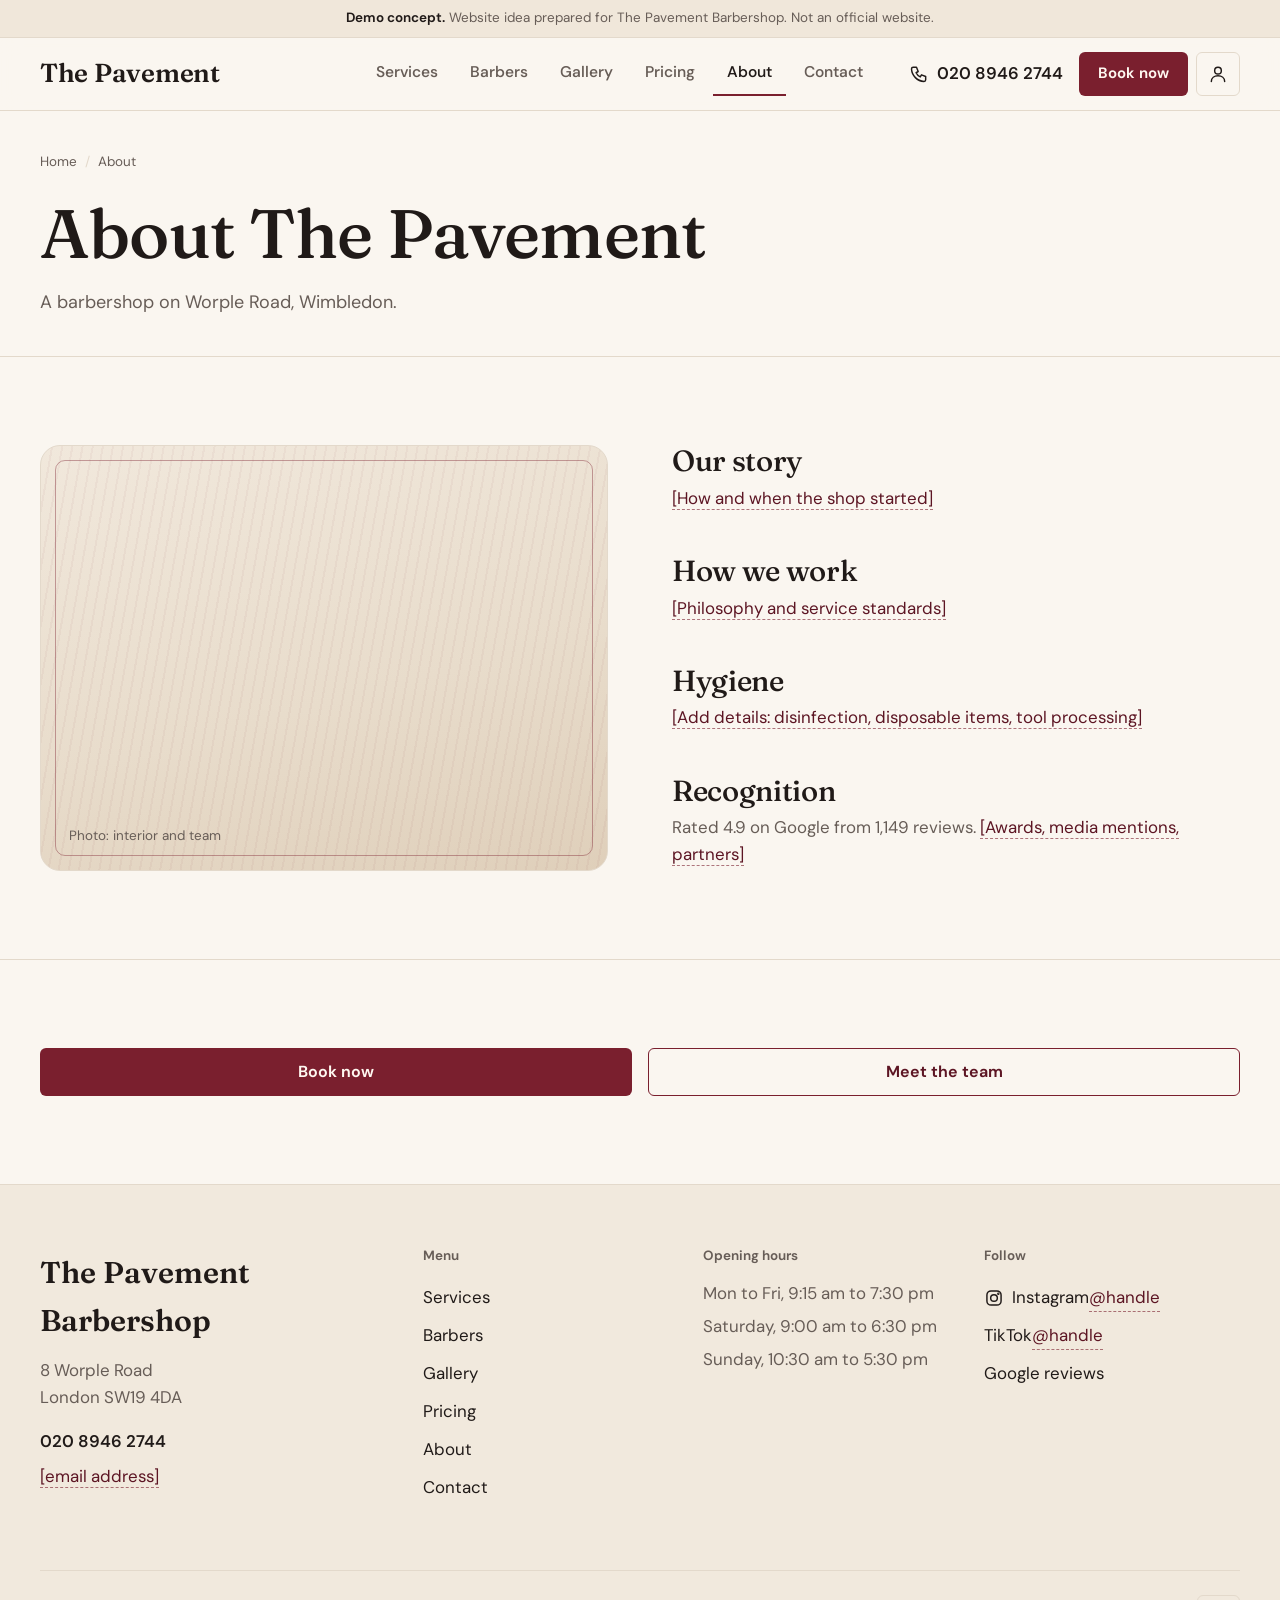
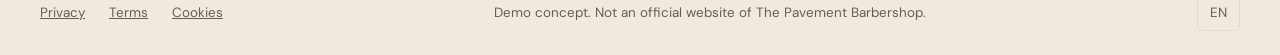
==== about/index.html @ 53437dd2 "Initial commit: The Pavement Barbershop demo site." ====
<!doctype html>
<html lang="en-GB">
<head>
<meta charset="utf-8">
<meta name="viewport" content="width=device-width, initial-scale=1">
<meta name="robots" content="noindex, nofollow">
<meta name="theme-color" content="#FAF6F0">
<title>About | The Pavement Barbershop</title>
<meta name="description" content="About The Pavement Barbershop, a barbershop in Wimbledon.">
<link rel="stylesheet" href="../assets/css/tokens.css">
<link rel="stylesheet" href="../assets/css/base.css">
</head>
<body>
<svg width="0" height="0" style="position:absolute" aria-hidden="true" focusable="false">
<symbol id="i-phone" viewBox="0 0 24 24"><path d="M5 4h4l2 5-2.5 1.5a11 11 0 0 0 5 5L15 13l5 2v4a2 2 0 0 1-2 2A16 16 0 0 1 3 6a2 2 0 0 1 2-2z"/></symbol>
<symbol id="i-pin" viewBox="0 0 24 24"><path d="M12 21s7-6.2 7-11a7 7 0 1 0-14 0c0 4.8 7 11 7 11z"/><circle cx="12" cy="10" r="2.5"/></symbol>
<symbol id="i-calendar" viewBox="0 0 24 24"><rect x="3.5" y="5" width="17" height="15.5" rx="2"/><path d="M3.5 10h17M8 3v4M16 3v4"/></symbol>
<symbol id="i-star" viewBox="0 0 24 24"><polygon points="12 2.5 14.9 8.6 21.5 9.4 16.6 14 17.9 20.6 12 17.4 6.1 20.6 7.4 14 2.5 9.4 9.1 8.6"/></symbol>
<symbol id="i-user" viewBox="0 0 24 24"><circle cx="12" cy="8" r="4"/><path d="M4 21c0-4.4 3.6-7 8-7s8 2.6 8 7"/></symbol>
<symbol id="i-menu" viewBox="0 0 24 24"><path d="M4 7h16M4 12h16M4 17h16"/></symbol>
<symbol id="i-close" viewBox="0 0 24 24"><path d="M6 6l12 12M18 6L6 18"/></symbol>
<symbol id="i-chevron" viewBox="0 0 24 24"><path d="M6 9l6 6 6-6"/></symbol>
<symbol id="i-prev" viewBox="0 0 24 24"><path d="M15 6l-6 6 6 6"/></symbol>
<symbol id="i-next" viewBox="0 0 24 24"><path d="M9 6l6 6-6 6"/></symbol>
<symbol id="i-insta" viewBox="0 0 24 24"><rect x="3.5" y="3.5" width="17" height="17" rx="5"/><circle cx="12" cy="12" r="4"/><circle cx="17.2" cy="6.8" r=".6"/></symbol>
</svg>
<a class="skip" href="#main">Skip to content</a>
<div class="demo-bar"><strong>Demo concept.</strong> Website idea prepared for The Pavement Barbershop. Not an official website.</div>
<header class="site-header">
  <div class="container header-row">
    <a class="brand" href="../index.html" aria-label="The Pavement Barbershop, home">The Pavement</a>
    <nav class="nav-desktop" aria-label="Main"><ul><li><a href="../services/index.html">Services</a></li><li><a href="../barbers/index.html">Barbers</a></li><li><a href="../gallery/index.html">Gallery</a></li><li><a href="../pricing/index.html">Pricing</a></li><li><a href="../about/index.html" aria-current="page">About</a></li><li><a href="../contact/index.html">Contact</a></li></ul></nav>
    <div class="header-actions">
      <a class="header-phone" href="tel:+442089462744"><svg class="i " aria-hidden="true"><use href="#i-phone"/></svg><span>020 8946 2744</span></a>
      <a class="btn btn-primary btn-sm" href="tel:+442089462744">Book now</a>
      <a class="icon-btn account-btn" href="#" aria-label="Account (part of the full site)" title="Account: part of the full site"><svg class="i " aria-hidden="true"><use href="#i-user"/></svg></a>
      <button class="icon-btn burger" type="button" aria-label="Open menu" aria-expanded="false" aria-controls="drawer" data-open-drawer><svg class="i " aria-hidden="true"><use href="#i-menu"/></svg></button>
    </div>
  </div>
</header>
<div class="drawer" id="drawer" role="dialog" aria-modal="true" aria-label="Menu" hidden>
  <div class="drawer-top">
    <span class="brand">The Pavement</span>
    <button class="icon-btn" type="button" aria-label="Close menu" data-close-drawer><svg class="i " aria-hidden="true"><use href="#i-close"/></svg></button>
  </div>
  <nav aria-label="Mobile"><ul><li><a href="../services/index.html">Services</a></li><li><a href="../barbers/index.html">Barbers</a></li><li><a href="../gallery/index.html">Gallery</a></li><li><a href="../pricing/index.html">Pricing</a></li><li><a href="../about/index.html" aria-current="page">About</a></li><li><a href="../contact/index.html">Contact</a></li></ul></nav>
  <div class="drawer-foot">
    <a class="btn btn-primary btn-block" href="tel:+442089462744">Book now</a>
    <a class="btn btn-ghost btn-block" href="tel:+442089462744"><svg class="i " aria-hidden="true"><use href="#i-phone"/></svg> Call 020 8946 2744</a>
    <address>8 Worple Road<br>London SW19 4DA</address>
  </div>
</div>
<main id="main">

<section class="page-hero"><div class="container">
  <nav aria-label="Breadcrumb"><ol class="breadcrumbs" role="list"><li><a href="../index.html">Home</a></li><li aria-current="page">About</li></ol></nav>
  <h1>About The Pavement</h1>
  <p>A barbershop on Worple Road, Wimbledon.</p>
</div></section>
<section class="section"><div class="container split">
  <div class="photo-slot" role="img" aria-label="Placeholder for a photo of the interior or the team" style="aspect-ratio:4/3;border-radius:var(--radius-lg)"><span>Photo: interior and team</span></div>
  <div class="prose-grid" style="grid-template-columns:1fr">
    <div><h2>Our story</h2><p><span class="todo">[How and when the shop started]</span></p></div>
    <div><h2>How we work</h2><p><span class="todo">[Philosophy and service standards]</span></p></div>
    <div><h2>Hygiene</h2><p><span class="todo">[Add details: disinfection, disposable items, tool processing]</span></p></div>
    <div><h2>Recognition</h2><p>Rated 4.9 on Google from 1,149 reviews. <span class="todo">[Awards, media mentions, partners]</span></p></div>
  </div>
</div></section>
<section class="section"><div class="container">
  <div class="cta-row" style="margin:0"><a class="btn btn-primary" href="tel:+442089462744">Book now</a><a class="btn btn-secondary" href="../barbers/index.html">Meet the team</a></div>
</div></section>

</main>
<footer class="site-footer">
  <div class="container">
    <div class="footer-grid">
      <div>
        <div class="footer-brand">The Pavement Barbershop</div>
        <address style="margin-top:12px">8 Worple Road<br>London SW19 4DA</address>
        <p style="margin-top:12px"><a href="tel:+442089462744" style="font-weight:600">020 8946 2744</a></p>
        <p class="muted" style="margin-top:4px"><span class="todo">[email address]</span></p>
      </div>
      <div><h2>Menu</h2><ul><li><a href="../services/index.html">Services</a></li><li><a href="../barbers/index.html">Barbers</a></li><li><a href="../gallery/index.html">Gallery</a></li><li><a href="../pricing/index.html">Pricing</a></li><li><a href="../about/index.html">About</a></li><li><a href="../contact/index.html">Contact</a></li></ul></div>
      <div><h2>Opening hours</h2>
        <ul class="muted" style="gap:6px;font-variant-numeric:tabular-nums"><li>Mon to Fri, 9:15 am to 7:30 pm</li><li>Saturday, 9:00 am to 6:30 pm</li><li>Sunday, 10:30 am to 5:30 pm</li></ul>
      </div>
      <div><h2>Follow</h2><ul>
        <li><a href="#"><svg class="i " aria-hidden="true"><use href="#i-insta"/></svg>&nbsp; Instagram <span class="todo">@handle</span></a></li>
        <li><a href="#">TikTok <span class="todo">@handle</span></a></li>
        <li><a href="https://www.google.com/maps/place/?q=place_id:ChIJ3ZYFvbcIdkgRZ6V2a7i0GYI" target="_blank" rel="noopener">Google reviews</a></li>
      </ul></div>
    </div>
    <div class="footer-bottom">
      <ul><li><a href="#">Privacy</a></li><li><a href="#">Terms</a></li><li><a href="#">Cookies</a></li></ul>
      <span>Demo concept. Not an official website of The Pavement Barbershop.</span>
      <span class="lang" title="Language switch is part of the full site">EN</span>
    </div>
  </div>
</footer>
<nav class="mobile-bar" aria-label="Quick actions">
  <a class="is-primary" href="tel:+442089462744"><svg class="i " aria-hidden="true"><use href="#i-calendar"/></svg><span>Book</span></a>
  <a href="tel:+442089462744"><svg class="i " aria-hidden="true"><use href="#i-phone"/></svg><span>Call</span></a>
  <a href="https://www.google.com/maps/dir/?api=1&destination=8+Worple+Rd+London+SW19+4DA" target="_blank" rel="noopener"><svg class="i " aria-hidden="true"><use href="#i-pin"/></svg><span>Location</span></a>
</nav>
<div class="toast" role="status" aria-live="polite"></div>
<script src="../assets/js/config.js"></script>
<script src="../assets/js/site.js" defer></script>
</body>
</html>
---- assets/css/tokens.css ----
/* Design tokens. Generated from the client config (theme block). */

@font-face {
  font-family: "DM Sans";
  font-weight: 100 1000;
  font-style: normal;
  font-display: swap;
  src: url("../fonts/dm-sans-latin-wght-normal.woff2") format("woff2");
}
@font-face {
  font-family: "Fraunces";
  font-weight: 100 900;
  font-style: normal;
  font-display: swap;
  src: url("../fonts/fraunces-latin-wght-normal.woff2") format("woff2");
}

:root {
  color-scheme: light;
  --color-bg: #FAF6F0;
  --color-surface: #FFFFFF;
  --color-border: #E3D9CB;
  --color-text: #201A18;
  --color-muted: #675D57;
  --color-accent: #7A1F2E;
  --color-accent-hover: #5C1523;
  --color-success: #2B7A47;
  --color-error: #B3261E;
  --color-on-accent: #FFF8F1;

  --bg-rgb: 250 246 240;
  --surface-rgb: 255 255 255;
  --accent-rgb: 122 31 46;
  --demo-bg: #F0E7DA;
  --footer-bg: #F1E9DD;
  --slot-a: #F1E8DC;
  --slot-b: #E8DCCB;
  --slot-c: #DFCFBA;
  --slot-grain: rgba(122,31,46,.045);

  --radius-sm: 6px;
  --radius-md: 12px;
  --radius-lg: 20px;

  --space-1: 4px;
  --space-2: 8px;
  --space-3: 16px;
  --space-4: 24px;
  --space-5: 40px;
  --space-6: 64px;

  --font-ui: "DM Sans", system-ui, -apple-system, "Segoe UI", sans-serif;
  --font-display: "Fraunces", Georgia, "Times New Roman", serif;

  --fs-h1: clamp(2.375rem, 1.4rem + 3.6vw, 4.5rem);
  --fs-h2: clamp(1.75rem, 1.2rem + 1.9vw, 3rem);
  --fs-h3: clamp(1.375rem, 1.1rem + 0.9vw, 2rem);
  --fs-body: clamp(1rem, 0.96rem + 0.12vw, 1.125rem);
  --fs-caption: clamp(0.8125rem, 0.8rem + 0.05vw, 0.875rem);

  --gutter: 20px;
  --container: 1200px;
  --header-h: 72px;
}

@media (min-width: 768px) { :root { --gutter: 32px; } }
@media (min-width: 1440px) { :root { --container: 1280px; } }
---- assets/css/base.css ----
/* Base, layout and components. Tokens live in tokens.css */

*, *::before, *::after { box-sizing: border-box; }
* { margin: 0; }
html { scroll-behavior: smooth; -webkit-text-size-adjust: 100%; }
body {
  background: var(--color-bg);
  color: var(--color-text);
  font-family: var(--font-ui);
  font-size: var(--fs-body);
  line-height: 1.6;
  -webkit-font-smoothing: antialiased;
  text-rendering: optimizeLegibility;
}
img, svg { display: block; max-width: 100%; }
a { color: inherit; }
button, input, select, textarea { font: inherit; color: inherit; }
ul[role="list"], ol[role="list"] { list-style: none; padding: 0; }

h1, h2, h3 {
  font-family: var(--font-display);
  font-weight: 500;
  line-height: 1.08;
  letter-spacing: -0.012em;
  text-wrap: balance;
}
h1 { font-size: var(--fs-h1); font-weight: 500; line-height: 1.1; }
h2 { font-size: var(--fs-h2); }
h3 { font-size: var(--fs-h3); }
p { max-width: 62ch; }
.caption { font-size: var(--fs-caption); color: var(--color-muted); }
.muted { color: var(--color-muted); }

:focus-visible { outline: 2px solid var(--color-accent-hover); outline-offset: 3px; border-radius: 3px; }

.skip {
  position: absolute; left: var(--space-3); top: -80px; z-index: 200;
  background: var(--color-accent); color: var(--color-on-accent);
  padding: 12px 18px; border-radius: var(--radius-sm); font-weight: 600; text-decoration: none;
}
.skip:focus { top: var(--space-3); }

.container { width: min(100% - 2 * var(--gutter), var(--container)); margin-inline: auto; }
.section { padding-block: 56px; }
.section + .section { border-top: 1px solid var(--color-border); }
.section-head { display: flex; flex-wrap: wrap; align-items: end; justify-content: space-between; gap: var(--space-3) var(--space-4); margin-bottom: var(--space-5); }
.section-head p { margin-top: var(--space-2); color: var(--color-muted); }

/* Placeholder text the owner must fill in */
.todo { color: var(--color-accent-hover); border-bottom: 1px dashed rgb(var(--accent-rgb) / .6); }
.split > *, .prose-grid > *, .loc-grid > *, .hero-grid > * { min-width: 0; }

/* Icons */
.i { width: 20px; height: 20px; flex: none; fill: none; stroke: currentColor; stroke-width: 1.75; stroke-linecap: round; stroke-linejoin: round; }
.i-fill { fill: currentColor; stroke: none; }

/* Buttons */
.btn {
  display: inline-flex; align-items: center; justify-content: center; gap: var(--space-2);
  min-height: 48px; padding: 0 24px;
  border: 1.5px solid transparent; border-radius: var(--radius-sm);
  font-weight: 650; font-size: 1rem; line-height: 1; text-decoration: none; white-space: nowrap;
  cursor: pointer; transition: background-color .16s, border-color .16s, color .16s;
}
.btn-primary { background: var(--color-accent); color: var(--color-on-accent); }
.btn-primary:hover { background: var(--color-accent-hover); }
.btn-secondary { border-color: var(--color-accent); color: var(--color-accent-hover); background: transparent; }
.btn-secondary:hover { background: rgb(var(--accent-rgb) / .12); }
.btn-ghost { color: var(--color-text); background: transparent; border-color: var(--color-border); }
.btn-ghost:hover { background: var(--color-surface); border-color: var(--color-muted); }
.btn-sm { min-height: 44px; padding: 0 18px; font-size: .9375rem; }
.btn-block { width: 100%; }

/* Demo notice */
.demo-bar { background: var(--demo-bg); border-bottom: 1px solid var(--color-border); color: var(--color-muted); font-size: var(--fs-caption); line-height: 1.4; padding: 9px var(--gutter); text-align: center; }
.demo-bar strong { color: var(--color-text); font-weight: 650; }

/* Header */
.site-header { position: sticky; top: 0; z-index: 60; background: rgb(var(--bg-rgb) / .94); backdrop-filter: blur(10px); -webkit-backdrop-filter: blur(10px); border-bottom: 1px solid var(--color-border); }
.header-row { display: flex; align-items: center; gap: var(--space-4); min-height: var(--header-h); }
.brand { font-family: var(--font-display); font-weight: 600; font-size: 1.625rem; letter-spacing: -0.01em; text-decoration: none; margin-right: auto; white-space: nowrap; }
.nav-desktop { display: none; }
.nav-desktop ul { display: flex; gap: var(--space-1); list-style: none; padding: 0; }
.nav-desktop a { display: inline-flex; align-items: center; min-height: 44px; padding: 0 14px; color: var(--color-muted); text-decoration: none; font-weight: 550; font-size: .9688rem; border-bottom: 2px solid transparent; }
.nav-desktop a:hover { color: var(--color-text); }
.nav-desktop a[aria-current="page"] { color: var(--color-text); border-bottom-color: var(--color-accent); }
.header-actions { display: flex; align-items: center; gap: var(--space-2); }
.header-phone { display: none; align-items: center; gap: var(--space-2); min-height: 44px; padding: 0 var(--space-2); text-decoration: none; font-weight: 600; font-variant-numeric: tabular-nums; }
.header-phone:hover { color: var(--color-accent-hover); }
.icon-btn { display: inline-flex; align-items: center; justify-content: center; width: 44px; height: 44px; border: 1px solid var(--color-border); border-radius: var(--radius-sm); background: transparent; color: var(--color-text); cursor: pointer; text-decoration: none; }
.icon-btn:hover { background: var(--color-surface); border-color: var(--color-muted); }
.account-btn { display: none; }

/* Full-screen drawer menu */
.drawer { position: fixed; inset: 0; z-index: 100; background: var(--color-bg); padding: var(--space-3) var(--gutter) var(--space-5); overflow-y: auto; display: flex; flex-direction: column; }
.drawer[hidden] { display: none; }
.drawer-top { display: flex; align-items: center; justify-content: space-between; min-height: 56px; }
.drawer nav ul { list-style: none; padding: 0; margin-top: var(--space-4); }
.drawer nav a { display: flex; align-items: center; min-height: 64px; border-bottom: 1px solid var(--color-border); font-family: var(--font-display); font-size: 2rem; font-weight: 500; text-decoration: none; }
.drawer nav a[aria-current="page"] { color: var(--color-accent-hover); }
.drawer-foot { margin-top: auto; padding-top: var(--space-5); display: grid; gap: var(--space-3); }
.drawer-foot address { font-style: normal; color: var(--color-muted); }

/* Mobile action bar */
.mobile-bar { position: fixed; left: 0; right: 0; bottom: 0; z-index: 55; display: grid; grid-template-columns: 1.3fr 1fr 1fr; gap: var(--space-2); padding: var(--space-2) var(--space-2) calc(var(--space-2) + env(safe-area-inset-bottom)); background: rgb(var(--bg-rgb) / .97); border-top: 1px solid var(--color-border); }
.mobile-bar a { display: flex; flex-direction: column; align-items: center; justify-content: center; gap: 2px; min-height: 52px; border-radius: var(--radius-sm); text-decoration: none; font-size: .8125rem; font-weight: 650; color: var(--color-text); border: 1px solid var(--color-border); }
.mobile-bar a.is-primary { background: var(--color-accent); color: var(--color-on-accent); border-color: var(--color-accent); }
body { padding-bottom: 76px; }

/* Hero */
.hero { padding-block: 32px 56px; }
.hero-grid { display: grid; gap: var(--space-5); align-items: center; }
.hero h1 { max-width: 14ch; }
.hero-sub { margin-top: var(--space-3); font-size: clamp(1.0625rem, 1rem + .35vw, 1.3125rem); color: var(--color-muted); max-width: 34ch; line-height: 1.5; }
.cta-row { display: flex; flex-wrap: wrap; gap: var(--space-3); margin-top: var(--space-4); }
.cta-row .btn { flex: 1 1 200px; }
.call-hint { margin-top: var(--space-3); font-size: var(--fs-caption); color: var(--color-muted); }
.call-hint a { color: var(--color-text); font-weight: 600; text-decoration-color: var(--color-accent); text-underline-offset: 3px; }
.trust { display: flex; flex-wrap: wrap; gap: var(--space-3) var(--space-4); margin-top: var(--space-5); padding-top: var(--space-4); border-top: 1px solid var(--color-border); list-style: none; padding-left: 0; }
.trust li { display: flex; align-items: center; gap: var(--space-2); font-size: .9375rem; }
.stars { display: inline-flex; gap: 2px; color: var(--color-accent); }
.stars .i { width: 16px; height: 16px; }
.status { display: inline-flex; align-items: center; gap: var(--space-2); }
.status::before { content: ""; width: 9px; height: 9px; border-radius: 50%; background: var(--color-muted); }
.status[data-state="open"]::before { background: var(--color-success); }
.status[data-state="closed"]::before { background: var(--color-error); }

.photo-slot {
  position: relative; overflow: hidden; border: 1px solid var(--color-border);
  background:
    repeating-linear-gradient(100deg, var(--slot-grain) 0 2px, transparent 2px 10px),
    linear-gradient(165deg, var(--slot-a) 0%, var(--slot-b) 58%, var(--slot-c) 100%);
}
.photo-slot::before { content: ""; position: absolute; inset: 14px; border: 1px solid rgb(var(--accent-rgb) / .4); border-radius: calc(var(--radius-md) - 2px); pointer-events: none; }
.photo-slot > span { position: absolute; left: 28px; bottom: 24px; right: 28px; font-size: var(--fs-caption); color: var(--color-muted); }
.hero-media { border-radius: var(--radius-lg); aspect-ratio: 16 / 11; }
.hero-media::after { content: ""; position: absolute; left: 0; right: 0; top: 0; height: 2px; background: var(--color-accent-hover); opacity: 0; animation: sweep 1.5s cubic-bezier(.3,.6,.3,1) .5s 1 both; }
@keyframes sweep { 0% { top: 0; opacity: 1; } 100% { top: 100%; opacity: 0; } }

/* Service cards */
.service-grid { display: grid; gap: var(--space-3); grid-template-columns: repeat(2, minmax(0, 1fr)); }
.card { background: var(--color-surface); border: 1px solid var(--color-border); border-radius: var(--radius-md); padding: var(--space-4); display: flex; flex-direction: column; gap: var(--space-3); }
.service-card h3 { font-size: 1.75rem; }
.service-card p { color: var(--color-muted); font-size: .9688rem; }
.service-meta { margin-top: auto; display: flex; flex-wrap: wrap; justify-content: space-between; gap: var(--space-1) var(--space-3); padding-top: var(--space-3); border-top: 1px solid var(--color-border); font-size: .9375rem; font-variant-numeric: tabular-nums; }
.service-meta strong { font-weight: 650; }
.service-grid .btn { width: 100%; }
.service-card:last-child:nth-child(odd) { grid-column: 1 / -1; }

/* Barber cards */
.barber-grid { display: grid; gap: var(--space-4) var(--space-3); grid-template-columns: repeat(2, minmax(0, 1fr)); }
.barber-card { display: flex; flex-direction: column; gap: var(--space-3); }
.barber-card .photo-slot { aspect-ratio: 4 / 5; border-radius: var(--radius-md); }
.barber-card .photo-slot::before { inset: 10px; }
.barber-card .photo-slot > span { left: 20px; bottom: 18px; }
.barber-info { display: grid; gap: var(--space-1); }
.barber-info h3 { font-size: 1.5rem; }
.rating-line { display: inline-flex; align-items: center; gap: var(--space-2); font-size: .9375rem; }

/* Gallery */
.chips { display: flex; flex-wrap: wrap; gap: var(--space-2); margin-bottom: var(--space-4); }
.chip { min-height: 44px; padding: 0 18px; border: 1px solid var(--color-border); border-radius: 999px; background: transparent; color: var(--color-muted); font-weight: 600; font-size: .9375rem; cursor: pointer; }
.chip:hover { color: var(--color-text); border-color: var(--color-muted); }
.chip[aria-pressed="true"] { background: var(--color-text); border-color: var(--color-text); color: var(--color-bg); }
.gallery-grid { columns: 2 140px; column-gap: var(--space-3); }
.tile { position: relative; break-inside: avoid; margin-bottom: var(--space-3); border-radius: var(--radius-md); }
.tile .photo-slot { border-radius: var(--radius-md); width: 100%; }
.tile .photo-slot::before { inset: 9px; }
.tile.t-tall .photo-slot { aspect-ratio: 4 / 5; }
.tile.t-sq .photo-slot { aspect-ratio: 1; }
.tile.t-wide .photo-slot { aspect-ratio: 5 / 4; }
.tile .photo-slot > span { left: 18px; bottom: 16px; font-weight: 600; color: var(--color-text); }
.tile[hidden] { display: none; }

/* Why us */
.why-grid { display: grid; gap: var(--space-5); }
.why-list { list-style: none; padding: 0; }
.why-list li { padding: var(--space-4) 0; border-top: 1px solid var(--color-border); display: grid; gap: var(--space-2); }
.why-list li:last-child { border-bottom: 1px solid var(--color-border); }
.why-list h3 { font-size: 1.625rem; }
.why-list p { color: var(--color-muted); }

/* Reviews */
.review-head { display: flex; flex-wrap: wrap; align-items: center; gap: var(--space-2) var(--space-4); }
.review-score { font-family: var(--font-display); font-size: 3.5rem; line-height: 1; font-weight: 500; }
.carousel { display: flex; gap: var(--space-3); overflow-x: auto; scroll-snap-type: x mandatory; padding-bottom: var(--space-3); scrollbar-width: thin; scrollbar-color: var(--color-border) transparent; }
.review { flex: 0 0 min(86%, 420px); scroll-snap-align: start; }
.review blockquote { font-family: var(--font-display); font-size: 1.375rem; line-height: 1.35; font-weight: 450; }
.review footer { margin-top: auto; display: flex; align-items: center; justify-content: space-between; gap: var(--space-3); }
.carousel-controls { display: none; gap: var(--space-2); }

/* Location */
.loc-grid { display: grid; gap: var(--space-5); }
.loc-card address { font-style: normal; font-size: 1.1875rem; line-height: 1.5; }
.hours { width: 100%; border-collapse: collapse; margin-top: var(--space-3); font-variant-numeric: tabular-nums; }
.hours th, .hours td { padding: 11px 0; border-bottom: 1px solid var(--color-border); font-weight: 400; text-align: left; }
.hours td { text-align: right; }
.hours tr.is-today th, .hours tr.is-today td { color: var(--color-accent-hover); font-weight: 650; }
.map-frame { border: 1px solid var(--color-border); border-radius: var(--radius-lg); overflow: hidden; background: var(--color-surface); min-height: 340px; }
.map-frame iframe { width: 100%; height: 100%; min-height: 340px; border: 0; display: block; filter: grayscale(.85) invert(.92) contrast(.9); }
.loc-actions { display: flex; flex-wrap: wrap; gap: var(--space-3); margin-top: var(--space-4); }

/* Social strip */
.strip { display: grid; grid-template-columns: repeat(3, minmax(0, 1fr)); gap: var(--space-2); }
.strip .photo-slot { aspect-ratio: 1; border-radius: var(--radius-sm); }
.strip .photo-slot::before { inset: 6px; }
.social-links { display: flex; flex-wrap: wrap; gap: var(--space-3); margin-top: var(--space-4); }

/* FAQ */
.faq { max-width: 820px; }
.faq details { border-top: 1px solid var(--color-border); }
.faq details:last-child { border-bottom: 1px solid var(--color-border); }
.faq summary { display: flex; align-items: center; justify-content: space-between; gap: var(--space-3); min-height: 64px; padding: var(--space-2) 0; cursor: pointer; list-style: none; font-weight: 600; font-size: 1.0625rem; }
.faq summary::-webkit-details-marker { display: none; }
.faq summary .i { transition: transform .2s; color: var(--color-muted); }
.faq details[open] summary .i { transform: rotate(180deg); color: var(--color-accent-hover); }
.faq .answer { padding: 0 0 var(--space-4); color: var(--color-muted); }

/* Footer */
.site-footer { border-top: 1px solid var(--color-border); background: var(--footer-bg); padding-block: var(--space-6) var(--space-4); }
.footer-grid { display: grid; gap: var(--space-5) var(--space-4); grid-template-columns: repeat(2, minmax(0, 1fr)); }
.footer-grid > :first-child { grid-column: 1 / -1; }
.footer-grid h2 { font-family: var(--font-ui); font-size: var(--fs-caption); font-weight: 650; color: var(--color-muted); margin-bottom: var(--space-3); letter-spacing: 0; }
.footer-grid ul { list-style: none; padding: 0; display: grid; gap: 2px; }
.footer-grid a { display: inline-flex; align-items: center; min-height: 36px; text-decoration: none; color: var(--color-text); }
.footer-grid a:hover { color: var(--color-accent-hover); }
.footer-grid address { font-style: normal; color: var(--color-muted); line-height: 1.6; }
.footer-brand { font-family: var(--font-display); font-size: 1.875rem; font-weight: 600; }
.footer-bottom { display: flex; flex-wrap: wrap; align-items: center; justify-content: space-between; gap: var(--space-3); margin-top: var(--space-6); padding-top: var(--space-4); border-top: 1px solid var(--color-border); font-size: var(--fs-caption); color: var(--color-muted); }
.footer-bottom ul { display: flex; flex-wrap: wrap; gap: 0 var(--space-4); list-style: none; padding: 0; }
.footer-bottom a { color: var(--color-muted); display: inline-flex; min-height: 36px; align-items: center; }
.lang { display: inline-flex; align-items: center; min-height: 36px; padding: 0 12px; border: 1px solid var(--color-border); border-radius: var(--radius-sm); }

/* Inner pages */
.page-hero { padding-block: 40px 40px; border-bottom: 1px solid var(--color-border); }
.breadcrumbs { display: flex; flex-wrap: wrap; gap: var(--space-2); list-style: none; padding: 0; margin-bottom: var(--space-4); font-size: var(--fs-caption); color: var(--color-muted); }
.breadcrumbs li + li::before { content: "/"; margin-right: var(--space-2); color: var(--color-border); }
.breadcrumbs a { text-decoration: none; }
.breadcrumbs a:hover { color: var(--color-text); }
.page-hero p { margin-top: var(--space-3); color: var(--color-muted); font-size: 1.125rem; }
.plan { margin-top: var(--space-5); border: 1px dashed var(--color-border); border-radius: var(--radius-md); padding: var(--space-4); background: rgb(var(--surface-rgb) / .6); }
.plan h2 { font-family: var(--font-ui); font-size: 1.0625rem; font-weight: 650; letter-spacing: 0; margin-bottom: var(--space-2); }
.plan ul { padding-left: 1.1em; color: var(--color-muted); display: grid; gap: 4px; }
.page-cta { display: flex; flex-wrap: wrap; align-items: center; justify-content: space-between; gap: var(--space-4); padding: var(--space-5); background: var(--color-surface); border: 1px solid var(--color-border); border-radius: var(--radius-lg); }
.page-cta h2 { font-size: var(--fs-h3); max-width: 20ch; }

.acc { border-top: 1px solid var(--color-border); }
.acc:last-of-type { border-bottom: 1px solid var(--color-border); }
.acc summary { display: flex; align-items: center; justify-content: space-between; min-height: 68px; cursor: pointer; list-style: none; font-family: var(--font-display); font-size: 1.625rem; }
.acc summary::-webkit-details-marker { display: none; }
.acc summary .i { transition: transform .2s; color: var(--color-muted); }
.acc[open] summary .i { transform: rotate(180deg); color: var(--color-accent-hover); }
.price-row { display: flex; flex-wrap: wrap; justify-content: space-between; gap: var(--space-1) var(--space-3); padding: 14px 0; border-top: 1px solid var(--color-border); font-variant-numeric: tabular-nums; }
.price-row span:last-child { color: var(--color-muted); }
.policy-grid { display: grid; gap: var(--space-3); margin-top: var(--space-5); }

.prose-grid { display: grid; gap: var(--space-4); }
.prose-grid h2 { font-size: var(--fs-h3); }
.prose-grid p { color: var(--color-muted); margin-top: var(--space-2); }
.split { display: grid; gap: var(--space-5); }

/* Forms */
.form { display: grid; gap: var(--space-3); }
.field { display: grid; gap: 6px; }
.field label { font-weight: 600; font-size: .9375rem; }
.field input, .field select, .field textarea { width: 100%; min-height: 48px; padding: 12px 14px; background: var(--color-surface); border: 1px solid var(--color-border); border-radius: var(--radius-sm); }
.field textarea { min-height: 140px; resize: vertical; }
.field input:hover, .field select:hover, .field textarea:hover { border-color: var(--color-muted); }
.field input:focus-visible, .field select:focus-visible, .field textarea:focus-visible { outline: 2px solid var(--color-accent-hover); outline-offset: 1px; border-color: var(--color-accent-hover); }
.field .hint { font-size: var(--fs-caption); color: var(--color-muted); }
.field.is-invalid input, .field.is-invalid textarea, .field.is-invalid select { border-color: var(--color-error); }
.field .error { display: none; font-size: var(--fs-caption); color: var(--color-error); }
.field.is-invalid .error { display: block; }
.check { display: flex; gap: var(--space-3); align-items: flex-start; font-size: .9375rem; color: var(--color-muted); }
.check input { width: 22px; height: 22px; margin-top: 2px; accent-color: var(--color-accent); flex: none; }

.toast { position: fixed; left: 50%; bottom: 92px; z-index: 120; transform: translate(-50%, 20px); opacity: 0; pointer-events: none; max-width: min(92vw, 420px); padding: 14px 20px; background: var(--color-text); color: var(--color-bg); border-radius: var(--radius-sm); font-weight: 600; transition: opacity .2s, transform .2s; }
.toast.show { opacity: 1; transform: translate(-50%, 0); }

/* Tablet 768+ */
@media (min-width: 768px) {
  .section { padding-block: 88px; }
  .hero { padding-block: 56px 80px; }
  .service-grid { grid-template-columns: repeat(3, minmax(0, 1fr)); }
  .service-card:last-child:nth-child(odd) { grid-column: auto; }
  .barber-grid { grid-template-columns: repeat(var(--n, 4), minmax(0, 1fr)); gap: var(--space-4); }
  .gallery-grid { columns: 3; column-gap: var(--space-3); }
  .strip { grid-template-columns: repeat(6, minmax(0, 1fr)); }
  .footer-grid { grid-template-columns: 1.4fr 1fr 1fr 1fr; }
  .footer-grid > :first-child { grid-column: auto; }
  .why-grid { grid-template-columns: 1fr 1.3fr; gap: var(--space-6); }
  .why-grid > :first-child { position: sticky; top: calc(var(--header-h) + 24px); align-self: start; }
  .loc-grid { grid-template-columns: 1fr 1.15fr; gap: var(--space-6); }
  .carousel-controls { display: flex; }
  .split { grid-template-columns: 1fr 1fr; gap: var(--space-6); }
  .policy-grid { grid-template-columns: repeat(3, minmax(0, 1fr)); }
  .prose-grid { grid-template-columns: repeat(2, minmax(0, 1fr)); gap: var(--space-5) var(--space-6); }
  .mobile-bar { display: none; }
  body { padding-bottom: 0; }
  .toast { bottom: 32px; }
  .account-btn { display: inline-flex; }
}

/* Laptop 1024+ */
@media (min-width: 1024px) {
  .nav-desktop { display: block; }
  .burger { display: none; }
  .hero-grid { grid-template-columns: 1.08fr .92fr; gap: var(--space-6); }
  .hero-media { aspect-ratio: 4 / 5; }
  .service-grid { grid-template-columns: repeat(auto-fit, minmax(190px, 1fr)); }
  .service-card h3 { font-size: 1.5rem; }
  .service-card { padding: var(--space-3) var(--space-3) var(--space-4); }
  .gallery-grid { columns: 3; }
}

/* Wide laptops: room for the phone number in the header */
@media (min-width: 1200px) {
  .header-phone { display: inline-flex; }
}

/* Narrow phones */
@media (max-width: 419px) {
  .header-row { gap: var(--space-2); }
  .brand { font-size: 1.25rem; }
  .header-actions .btn-sm { padding: 0 14px; }
}

/* Mobile S */
@media (max-width: 374px) {
  .btn { padding: 0 16px; }
  .service-grid, .barber-grid { grid-template-columns: 1fr; }
}

@media (prefers-reduced-motion: reduce) {
  html { scroll-behavior: auto; }
  *, *::before, *::after { transition: none !important; animation: none !important; }
}

/* Review-led layout (reviews directly under the hero) */
.carousel.wide .review { flex-basis: min(88%, 520px); }
.carousel.wide .review blockquote { font-size: 1.5rem; }
.review-count { font-size: var(--fs-caption); color: var(--color-muted); margin-top: 4px; }
.review-count strong { color: var(--color-text); font-weight: 650; }
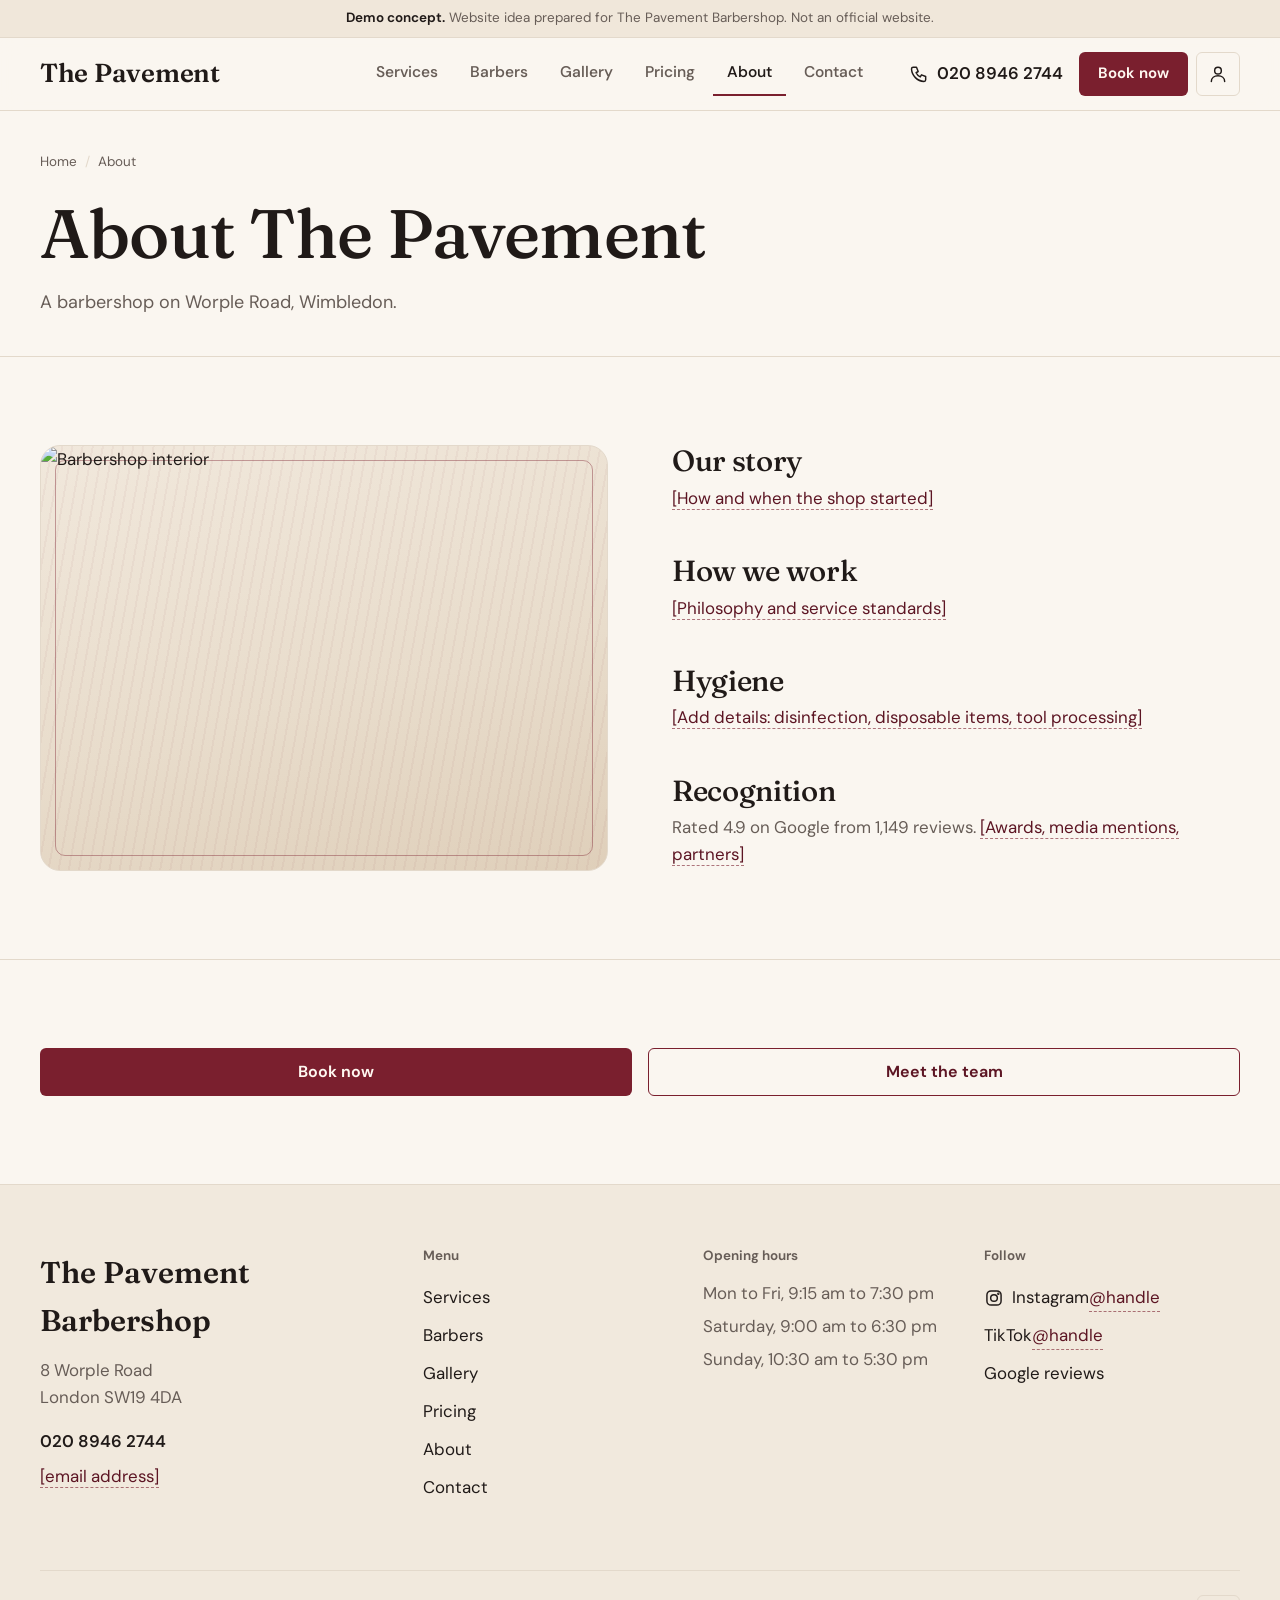
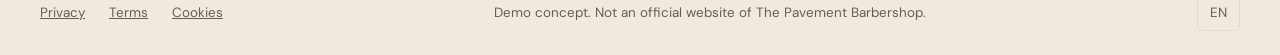
==== commit 2efc199c: "Update index.html" ====
--- a/about/index.html
+++ b/about/index.html
@@ -58,7 +58,7 @@
   <p>A barbershop on Worple Road, Wimbledon.</p>
 </div></section>
 <section class="section"><div class="container split">
-  <div class="photo-slot" role="img" aria-label="Placeholder for a photo of the interior or the team" style="aspect-ratio:4/3;border-radius:var(--radius-lg)"><span>Photo: interior and team</span></div>
+  <div class="photo-slot" role="img" aria-label="The Pavement Barbershop interior" style="aspect-ratio:4/3;border-radius:var(--radius-lg)"><img src="../assets/images/interior.jpg" alt="Barbershop interior" loading="lazy" style="position:absolute;inset:0;width:100%;height:100%;object-fit:cover"></div>
   <div class="prose-grid" style="grid-template-columns:1fr">
     <div><h2>Our story</h2><p><span class="todo">[How and when the shop started]</span></p></div>
     <div><h2>How we work</h2><p><span class="todo">[Philosophy and service standards]</span></p></div>
